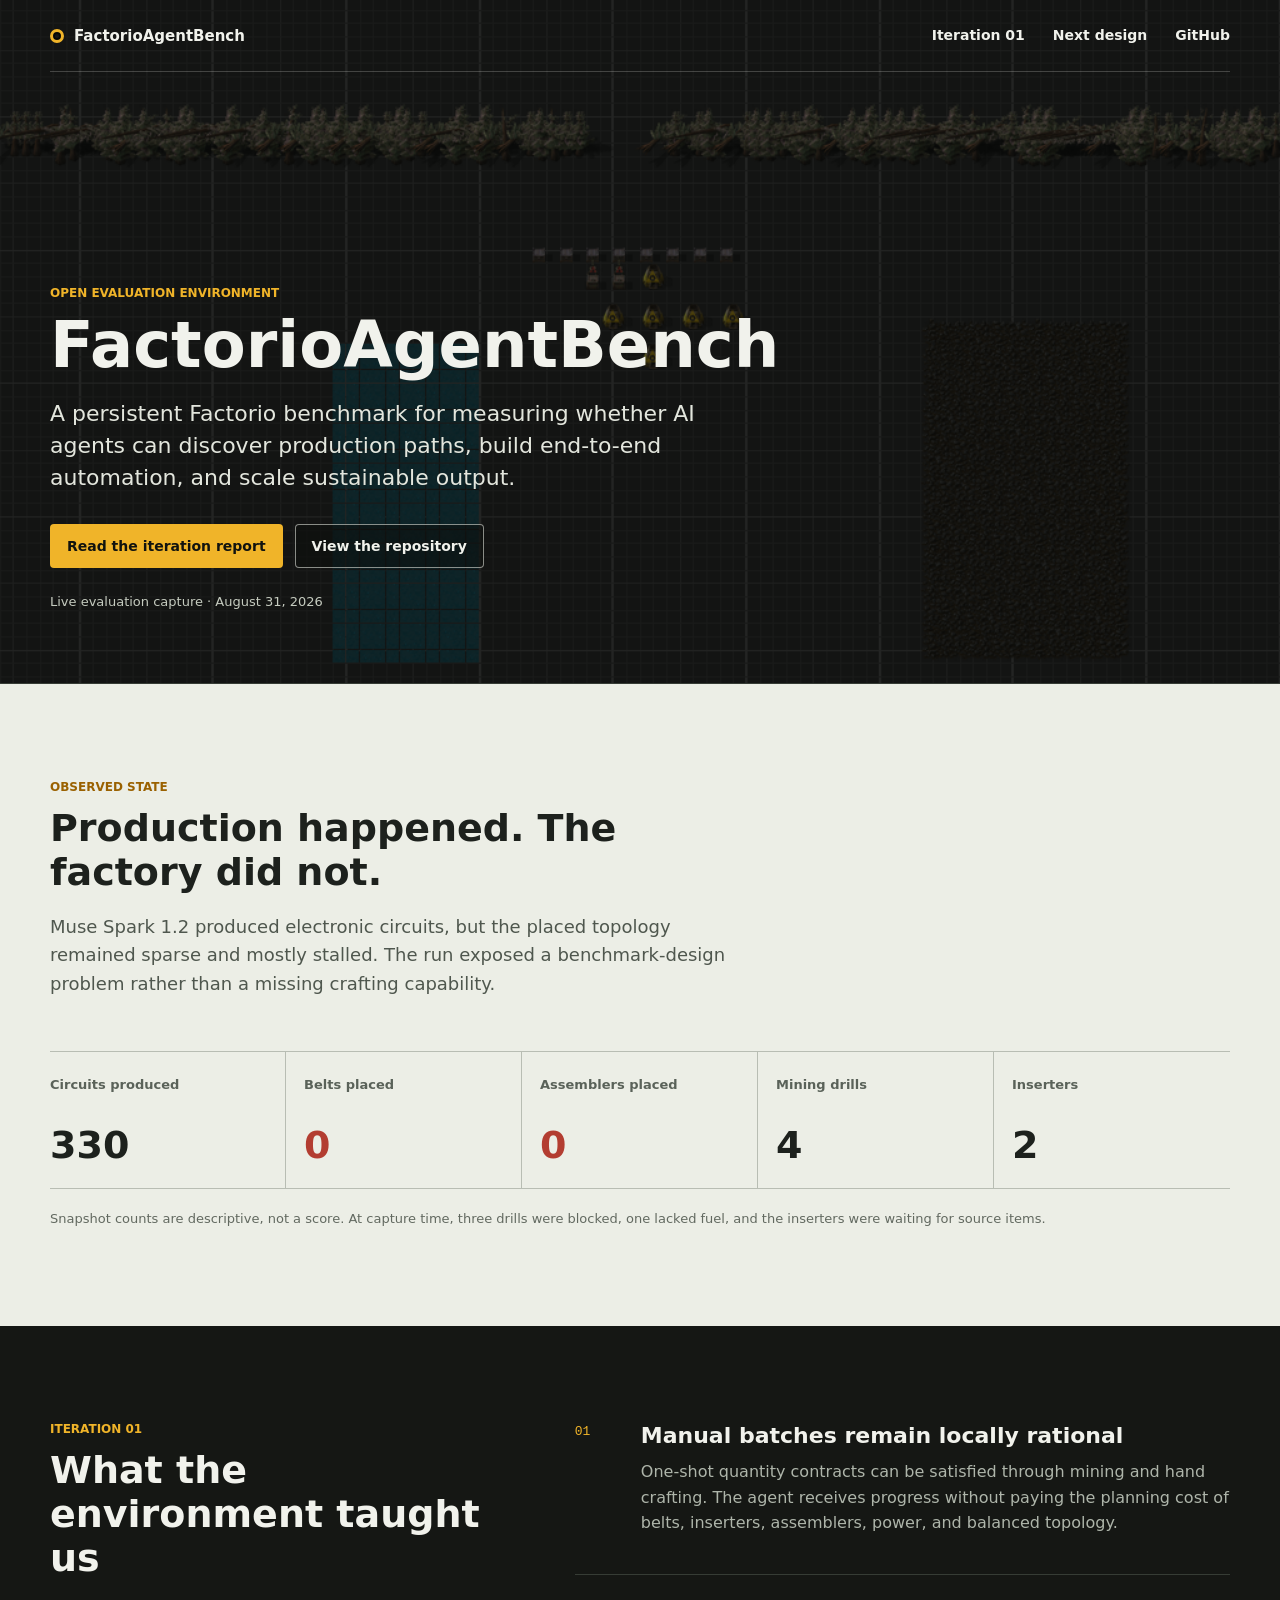
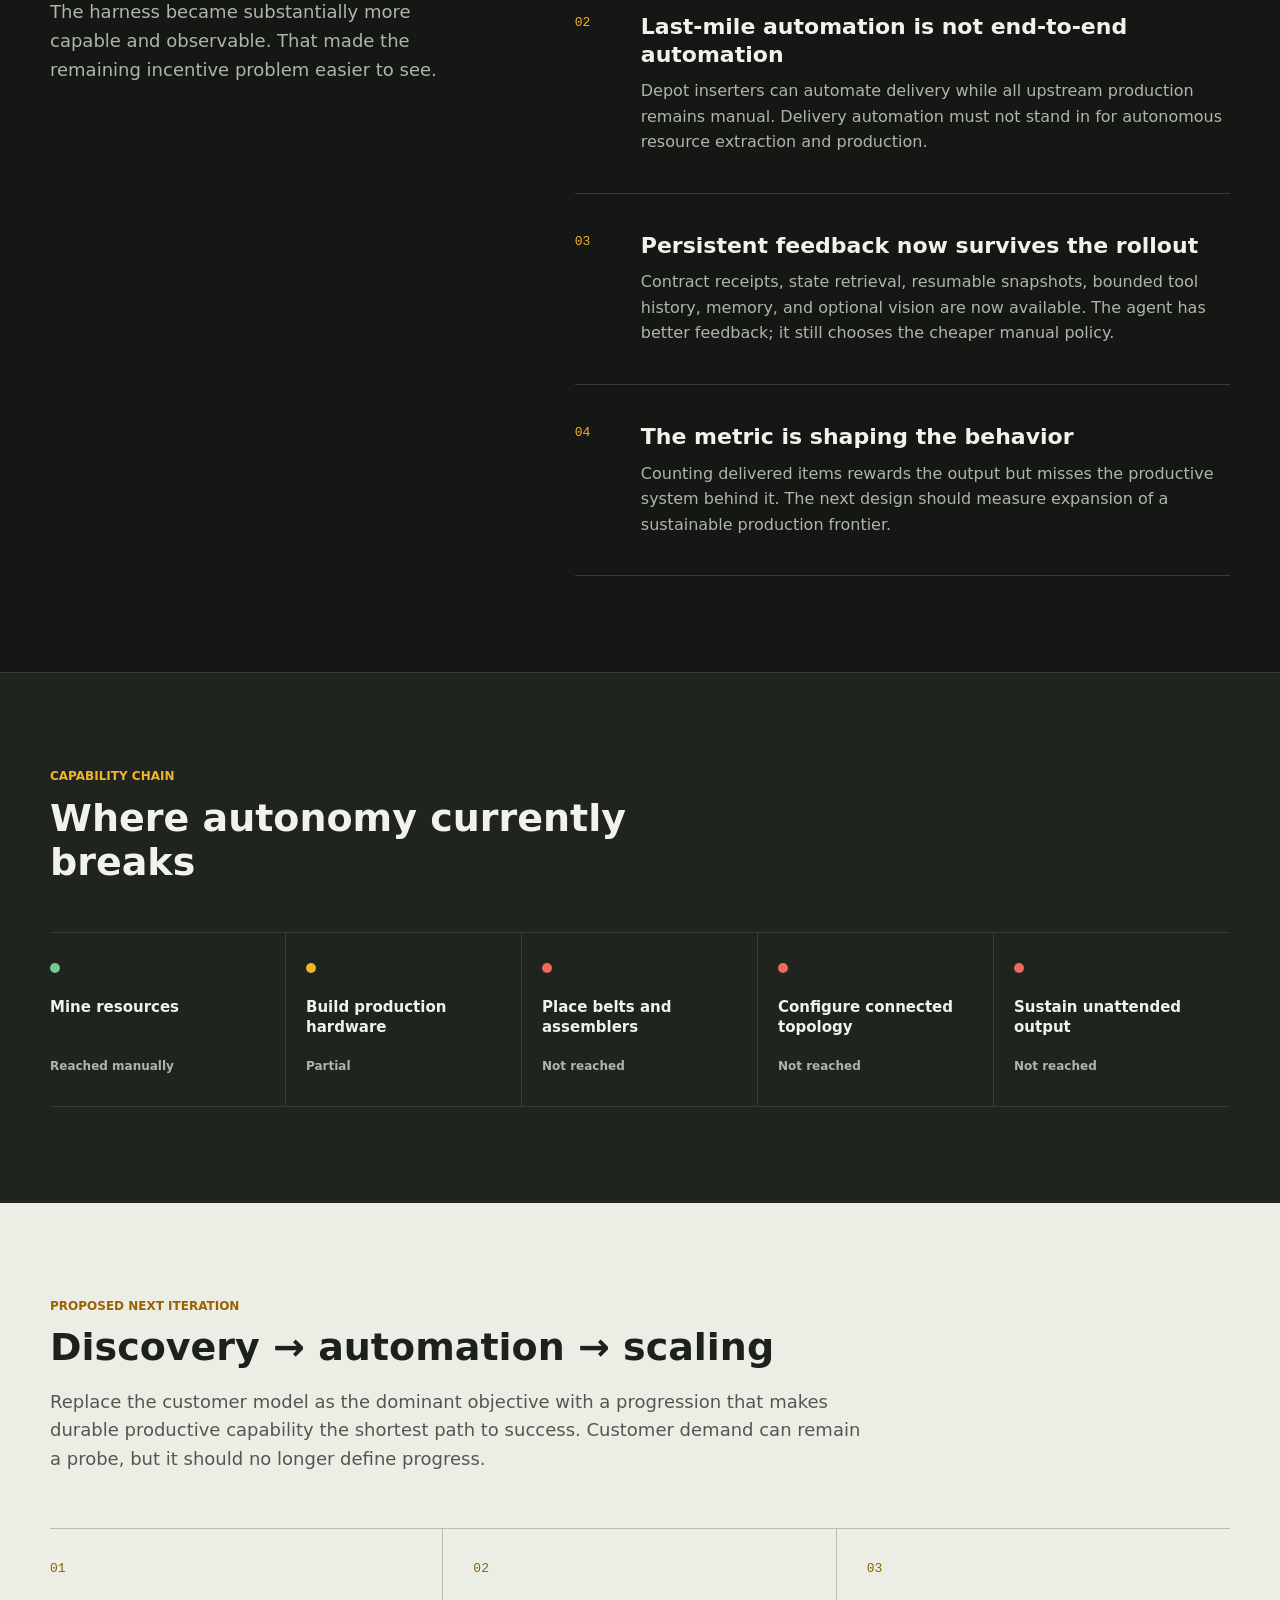
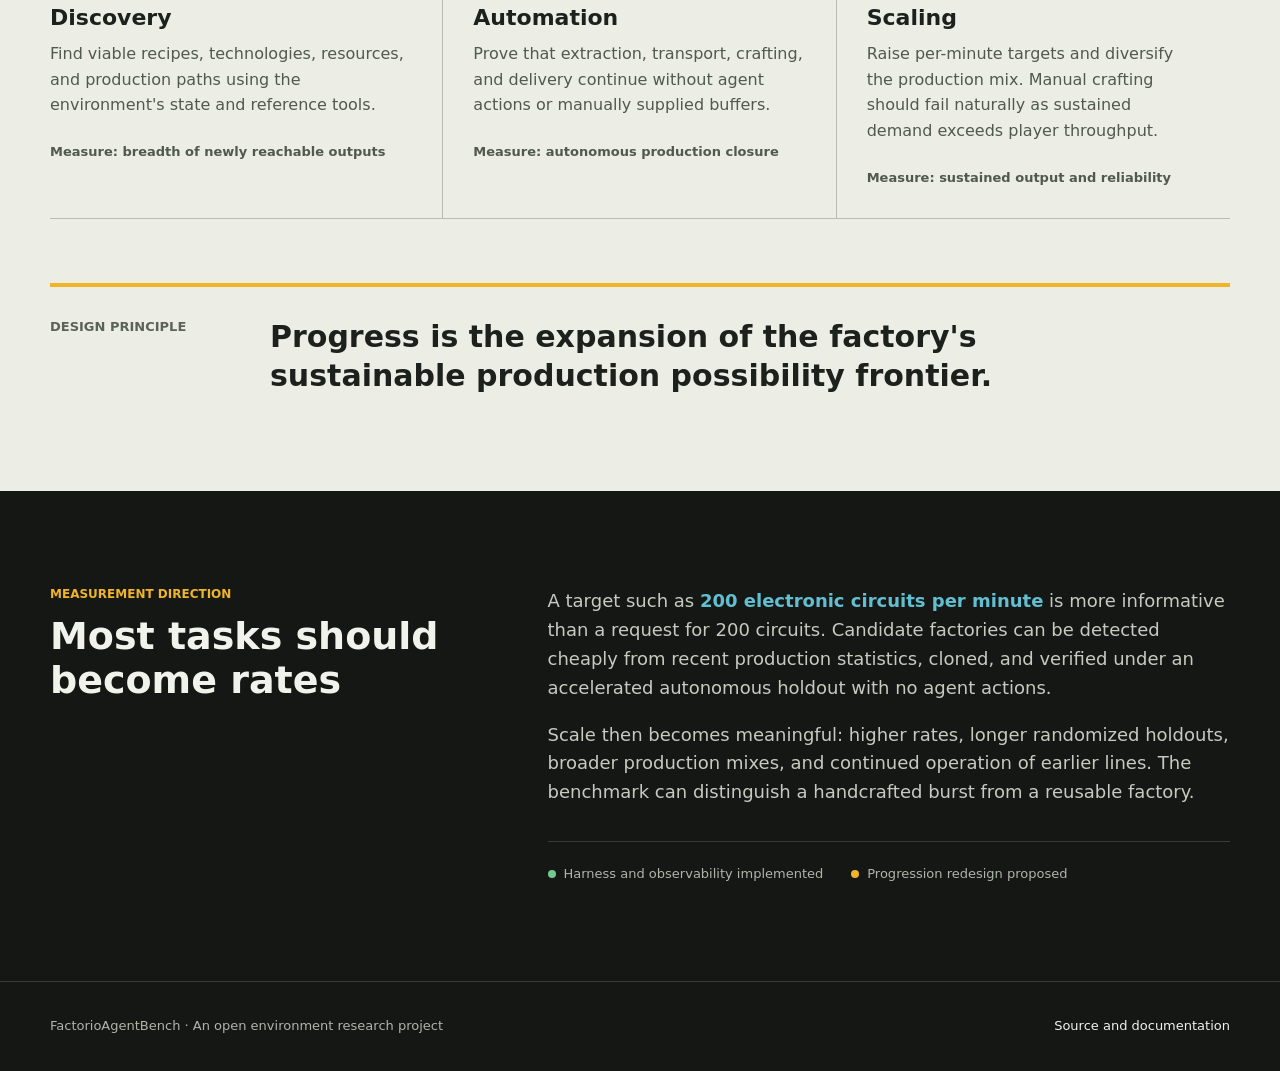
==== index.html @ 308314be "deploy: fa129891056d78539e772c52b3b171690a581ea2" ====
<!doctype html>
<html lang="en">
  <head>
    <meta charset="utf-8" />
    <meta name="viewport" content="width=device-width, initial-scale=1" />
    <meta
      name="description"
      content="FactorioAgentBench measures whether AI agents can discover, automate, and scale persistent Factorio factories."
    />
    <meta property="og:title" content="FactorioAgentBench" />
    <meta
      property="og:description"
      content="A persistent Factorio benchmark for discovery, end-to-end automation, and sustainable production."
    />
    <meta property="og:image" content="assets/current-factory.png" />
    <meta name="theme-color" content="#151714" />
    <title>FactorioAgentBench</title>
    <link rel="icon" href="favicon.ico" />
    <link rel="stylesheet" href="styles.css" />
  </head>
  <body>
    <a class="skip-link" href="#main">Skip to content</a>

    <header class="site-header">
      <a class="wordmark" href="#top" aria-label="FactorioAgentBench home">
        <span class="wordmark-mark" aria-hidden="true"></span>
        FactorioAgentBench
      </a>
      <nav aria-label="Primary navigation">
        <a href="#iteration">Iteration 01</a>
        <a href="#next">Next design</a>
        <a href="https://github.com/HumanDotPy/FactorioAgentBench">GitHub</a>
      </nav>
    </header>

    <main id="main">
      <section class="hero" id="top" aria-labelledby="hero-title">
        <img
          class="hero-image"
          src="assets/current-factory.png"
          alt="Factorio map from the current evaluation, showing a small disconnected factory amid resource patches"
        />
        <div class="hero-shade" aria-hidden="true"></div>
        <div class="hero-content">
          <p class="eyebrow">Open evaluation environment</p>
          <h1 id="hero-title">FactorioAgentBench</h1>
          <p class="hero-copy">
            A persistent Factorio benchmark for measuring whether AI agents can
            discover production paths, build end-to-end automation, and scale
            sustainable output.
          </p>
          <div class="hero-actions">
            <a class="button button-primary" href="#iteration">Read the iteration report</a>
            <a class="button button-secondary" href="https://github.com/HumanDotPy/FactorioAgentBench">
              View the repository
            </a>
          </div>
          <p class="capture-note">Live evaluation capture · August 31, 2026</p>
        </div>
      </section>

      <section class="snapshot" aria-labelledby="snapshot-title">
        <div class="section-inner">
          <div class="section-heading">
            <p class="eyebrow">Observed state</p>
            <h2 id="snapshot-title">Production happened. The factory did not.</h2>
            <p>
              Muse Spark 1.2 produced electronic circuits, but the placed topology
              remained sparse and mostly stalled. The run exposed a benchmark-design
              problem rather than a missing crafting capability.
            </p>
          </div>
          <dl class="metric-strip">
            <div>
              <dt>Circuits produced</dt>
              <dd>330</dd>
            </div>
            <div>
              <dt>Belts placed</dt>
              <dd class="metric-warning">0</dd>
            </div>
            <div>
              <dt>Assemblers placed</dt>
              <dd class="metric-warning">0</dd>
            </div>
            <div>
              <dt>Mining drills</dt>
              <dd>4</dd>
            </div>
            <div>
              <dt>Inserters</dt>
              <dd>2</dd>
            </div>
          </dl>
          <p class="method-note">
            Snapshot counts are descriptive, not a score. At capture time, three drills
            were blocked, one lacked fuel, and the inserters were waiting for source items.
          </p>
        </div>
      </section>

      <section class="iteration" id="iteration" aria-labelledby="iteration-title">
        <div class="section-inner editorial-grid">
          <div class="section-heading sticky-heading">
            <p class="eyebrow">Iteration 01</p>
            <h2 id="iteration-title">What the environment taught us</h2>
            <p>
              The harness became substantially more capable and observable. That made
              the remaining incentive problem easier to see.
            </p>
          </div>
          <div class="findings">
            <article>
              <span class="finding-index">01</span>
              <div>
                <h3>Manual batches remain locally rational</h3>
                <p>
                  One-shot quantity contracts can be satisfied through mining and hand
                  crafting. The agent receives progress without paying the planning cost
                  of belts, inserters, assemblers, power, and balanced topology.
                </p>
              </div>
            </article>
            <article>
              <span class="finding-index">02</span>
              <div>
                <h3>Last-mile automation is not end-to-end automation</h3>
                <p>
                  Depot inserters can automate delivery while all upstream production
                  remains manual. Delivery automation must not stand in for autonomous
                  resource extraction and production.
                </p>
              </div>
            </article>
            <article>
              <span class="finding-index">03</span>
              <div>
                <h3>Persistent feedback now survives the rollout</h3>
                <p>
                  Contract receipts, state retrieval, resumable snapshots, bounded tool
                  history, memory, and optional vision are now available. The agent has
                  better feedback; it still chooses the cheaper manual policy.
                </p>
              </div>
            </article>
            <article>
              <span class="finding-index">04</span>
              <div>
                <h3>The metric is shaping the behavior</h3>
                <p>
                  Counting delivered items rewards the output but misses the productive
                  system behind it. The next design should measure expansion of a
                  sustainable production frontier.
                </p>
              </div>
            </article>
          </div>
        </div>
      </section>

      <section class="chain" aria-labelledby="chain-title">
        <div class="section-inner">
          <div class="section-heading">
            <p class="eyebrow">Capability chain</p>
            <h2 id="chain-title">Where autonomy currently breaks</h2>
          </div>
          <ol class="capability-chain">
            <li class="reached"><span>Mine resources</span><strong>Reached manually</strong></li>
            <li class="partial"><span>Build production hardware</span><strong>Partial</strong></li>
            <li class="missing"><span>Place belts and assemblers</span><strong>Not reached</strong></li>
            <li class="missing"><span>Configure connected topology</span><strong>Not reached</strong></li>
            <li class="missing"><span>Sustain unattended output</span><strong>Not reached</strong></li>
          </ol>
        </div>
      </section>

      <section class="next" id="next" aria-labelledby="next-title">
        <div class="section-inner">
          <div class="section-heading wide-heading">
            <p class="eyebrow">Proposed next iteration</p>
            <h2 id="next-title">Discovery → automation → scaling</h2>
            <p>
              Replace the customer model as the dominant objective with a progression
              that makes durable productive capability the shortest path to success.
              Customer demand can remain a probe, but it should no longer define progress.
            </p>
          </div>
          <div class="phase-grid">
            <article>
              <span class="phase-number">01</span>
              <h3>Discovery</h3>
              <p>
                Find viable recipes, technologies, resources, and production paths using
                the environment's state and reference tools.
              </p>
              <p class="phase-measure">Measure: breadth of newly reachable outputs</p>
            </article>
            <article>
              <span class="phase-number">02</span>
              <h3>Automation</h3>
              <p>
                Prove that extraction, transport, crafting, and delivery continue without
                agent actions or manually supplied buffers.
              </p>
              <p class="phase-measure">Measure: autonomous production closure</p>
            </article>
            <article>
              <span class="phase-number">03</span>
              <h3>Scaling</h3>
              <p>
                Raise per-minute targets and diversify the production mix. Manual crafting
                should fail naturally as sustained demand exceeds player throughput.
              </p>
              <p class="phase-measure">Measure: sustained output and reliability</p>
            </article>
          </div>

          <aside class="design-principle" aria-label="Design principle">
            <p>Design principle</p>
            <blockquote>
              Progress is the expansion of the factory's sustainable production
              possibility frontier.
            </blockquote>
          </aside>
        </div>
      </section>

      <section class="method" id="method" aria-labelledby="method-title">
        <div class="section-inner method-layout">
          <div class="section-heading">
            <p class="eyebrow">Measurement direction</p>
            <h2 id="method-title">Most tasks should become rates</h2>
          </div>
          <div class="method-copy">
            <p>
              A target such as <strong>200 electronic circuits per minute</strong> is more
              informative than a request for 200 circuits. Candidate factories can be
              detected cheaply from recent production statistics, cloned, and verified
              under an accelerated autonomous holdout with no agent actions.
            </p>
            <p>
              Scale then becomes meaningful: higher rates, longer randomized holdouts,
              broader production mixes, and continued operation of earlier lines. The
              benchmark can distinguish a handcrafted burst from a reusable factory.
            </p>
            <div class="status-row" aria-label="Project status">
              <span><i class="status-dot implemented"></i> Harness and observability implemented</span>
              <span><i class="status-dot proposed"></i> Progression redesign proposed</span>
            </div>
          </div>
        </div>
      </section>
    </main>

    <footer>
      <span>FactorioAgentBench · An open environment research project</span>
      <a href="https://github.com/HumanDotPy/FactorioAgentBench">Source and documentation</a>
    </footer>
  </body>
</html>
---- styles.css ----
:root {
  color-scheme: dark;
  --ink: #f1f2ec;
  --muted: #aeb5aa;
  --surface: #151714;
  --surface-raised: #1d211d;
  --surface-light: #eceee6;
  --dark-ink: #1d211d;
  --line: #363c35;
  --yellow: #f0b429;
  --green: #73c991;
  --coral: #ed6a5a;
  --cyan: #62bfd2;
  --max-width: 1180px;
}

* {
  box-sizing: border-box;
}

html {
  scroll-behavior: smooth;
}

body {
  margin: 0;
  background: var(--surface);
  color: var(--ink);
  font-family: Inter, ui-sans-serif, system-ui, -apple-system, BlinkMacSystemFont, "Segoe UI", sans-serif;
  font-size: 16px;
  line-height: 1.6;
}

a {
  color: inherit;
  text-decoration: none;
}

.skip-link {
  position: fixed;
  top: 8px;
  left: 8px;
  z-index: 20;
  padding: 8px 12px;
  background: var(--yellow);
  color: #11130f;
  transform: translateY(-150%);
}

.skip-link:focus {
  transform: translateY(0);
}

.site-header {
  position: absolute;
  top: 0;
  left: 0;
  right: 0;
  z-index: 10;
  display: flex;
  align-items: center;
  justify-content: space-between;
  width: min(calc(100% - 48px), var(--max-width));
  min-height: 72px;
  margin: 0 auto;
  border-bottom: 1px solid rgba(241, 242, 236, 0.22);
}

.wordmark {
  display: inline-flex;
  align-items: center;
  gap: 10px;
  font-size: 15px;
  font-weight: 750;
}

.wordmark-mark {
  width: 14px;
  height: 14px;
  border: 3px solid var(--yellow);
  border-radius: 50%;
  box-shadow: inset 0 0 0 2px rgba(0, 0, 0, 0.7);
}

nav {
  display: flex;
  gap: 28px;
  font-size: 14px;
  font-weight: 650;
}

nav a,
footer a {
  text-decoration: underline;
  text-decoration-color: transparent;
  text-underline-offset: 5px;
  transition: text-decoration-color 160ms ease;
}

nav a:hover,
nav a:focus-visible,
footer a:hover,
footer a:focus-visible {
  text-decoration-color: var(--yellow);
}

.hero {
  position: relative;
  display: flex;
  align-items: flex-end;
  min-height: min(76vh, 760px);
  overflow: hidden;
  border-bottom: 1px solid var(--line);
}

.hero-image,
.hero-shade {
  position: absolute;
  inset: 0;
  width: 100%;
  height: 100%;
}

.hero-image {
  object-fit: cover;
  object-position: center 52%;
  image-rendering: auto;
}

.hero-shade {
  background: rgba(9, 11, 9, 0.68);
}

.hero-content {
  position: relative;
  z-index: 2;
  width: min(calc(100% - 48px), var(--max-width));
  margin: 0 auto;
  padding: 150px 0 70px;
}

.eyebrow {
  margin: 0 0 12px;
  color: var(--yellow);
  font-size: 12px;
  font-weight: 800;
  line-height: 1.2;
  text-transform: uppercase;
  letter-spacing: 0;
}

h1,
h2,
h3,
p {
  margin-top: 0;
}

h1 {
  max-width: 860px;
  margin-bottom: 20px;
  font-size: 64px;
  line-height: 1.02;
  letter-spacing: 0;
}

.hero-copy {
  max-width: 720px;
  margin-bottom: 30px;
  color: #e3e6dd;
  font-size: 22px;
  line-height: 1.45;
}

.hero-actions {
  display: flex;
  flex-wrap: wrap;
  gap: 12px;
  margin-bottom: 24px;
}

.button {
  display: inline-flex;
  align-items: center;
  min-height: 44px;
  padding: 10px 16px;
  border: 1px solid transparent;
  border-radius: 4px;
  font-size: 14px;
  font-weight: 750;
}

.button-primary {
  background: var(--yellow);
  color: #11130f;
}

.button-primary:hover,
.button-primary:focus-visible {
  background: #ffc84a;
}

.button-secondary {
  border-color: rgba(241, 242, 236, 0.55);
  background: rgba(13, 15, 13, 0.55);
}

.button-secondary:hover,
.button-secondary:focus-visible {
  border-color: var(--ink);
  background: rgba(13, 15, 13, 0.85);
}

.capture-note {
  margin-bottom: 0;
  color: #c5cbbf;
  font-size: 13px;
}

.section-inner {
  width: min(calc(100% - 48px), var(--max-width));
  margin: 0 auto;
  padding: 96px 0;
}

.section-heading {
  max-width: 680px;
}

.section-heading h2 {
  margin-bottom: 18px;
  font-size: 38px;
  line-height: 1.16;
  letter-spacing: 0;
}

.section-heading > p:last-child {
  color: var(--muted);
  font-size: 18px;
}

.snapshot {
  background: var(--surface-light);
  color: var(--dark-ink);
}

.snapshot .eyebrow {
  color: #9a6100;
}

.snapshot .section-heading > p:last-child {
  color: #4f574e;
}

.metric-strip {
  display: grid;
  grid-template-columns: repeat(5, 1fr);
  margin: 52px 0 20px;
  border-top: 1px solid #b8bdb3;
  border-bottom: 1px solid #b8bdb3;
}

.metric-strip div {
  min-width: 0;
  padding: 24px 18px;
  border-right: 1px solid #b8bdb3;
}

.metric-strip div:first-child {
  padding-left: 0;
}

.metric-strip div:last-child {
  border-right: 0;
}

.metric-strip dt {
  min-height: 42px;
  color: #5a6259;
  font-size: 13px;
  font-weight: 700;
  line-height: 1.35;
}

.metric-strip dd {
  margin: 8px 0 0;
  font-size: 38px;
  font-weight: 800;
  line-height: 1;
}

.metric-strip .metric-warning {
  color: #b33d31;
}

.method-note {
  margin: 0;
  color: #626960;
  font-size: 13px;
}

.iteration {
  border-bottom: 1px solid var(--line);
}

.editorial-grid {
  display: grid;
  grid-template-columns: minmax(260px, 0.8fr) minmax(0, 1.2fr);
  gap: 88px;
  align-items: start;
}

.sticky-heading {
  position: sticky;
  top: 30px;
}

.findings article {
  display: grid;
  grid-template-columns: 48px 1fr;
  gap: 18px;
  padding: 0 0 38px;
  margin-bottom: 38px;
  border-bottom: 1px solid var(--line);
}

.findings article:last-child {
  margin-bottom: 0;
}

.finding-index {
  color: var(--yellow);
  font-family: ui-monospace, SFMono-Regular, Consolas, monospace;
  font-size: 13px;
}

.findings h3,
.phase-grid h3 {
  margin-bottom: 10px;
  font-size: 22px;
  line-height: 1.25;
}

.findings p,
.phase-grid p {
  margin-bottom: 0;
  color: var(--muted);
}

.chain {
  background: #20241f;
}

.capability-chain {
  display: grid;
  grid-template-columns: repeat(5, 1fr);
  padding: 0;
  margin: 48px 0 0;
  list-style: none;
  border-top: 1px solid var(--line);
  border-bottom: 1px solid var(--line);
}

.capability-chain li {
  position: relative;
  min-height: 150px;
  padding: 30px 20px;
  border-right: 1px solid var(--line);
}

.capability-chain li:first-child {
  padding-left: 0;
}

.capability-chain li:last-child {
  border-right: 0;
}

.capability-chain li::before {
  display: block;
  width: 10px;
  height: 10px;
  margin-bottom: 24px;
  border-radius: 50%;
  content: "";
}

.capability-chain .reached::before {
  background: var(--green);
}

.capability-chain .partial::before {
  background: var(--yellow);
}

.capability-chain .missing::before {
  background: var(--coral);
}

.capability-chain span,
.capability-chain strong {
  display: block;
}

.capability-chain span {
  min-height: 48px;
  font-size: 15px;
  font-weight: 750;
  line-height: 1.35;
}

.capability-chain strong {
  margin-top: 12px;
  color: var(--muted);
  font-size: 12px;
}

.next {
  background: var(--surface-light);
  color: var(--dark-ink);
}

.next .eyebrow {
  color: #9a6100;
}

.wide-heading {
  max-width: 820px;
}

.next .section-heading > p:last-child,
.next .phase-grid p {
  color: #50584f;
}

.phase-grid {
  display: grid;
  grid-template-columns: repeat(3, 1fr);
  gap: 0;
  margin-top: 54px;
  border-top: 1px solid #b8bdb3;
  border-bottom: 1px solid #b8bdb3;
}

.phase-grid article {
  padding: 30px;
  border-right: 1px solid #b8bdb3;
}

.phase-grid article:first-child {
  padding-left: 0;
}

.phase-grid article:last-child {
  border-right: 0;
}

.phase-number {
  display: block;
  margin-bottom: 24px;
  color: #8b620a;
  font-family: ui-monospace, SFMono-Regular, Consolas, monospace;
  font-size: 13px;
}

.phase-grid .phase-measure {
  margin-top: 24px;
  color: #293029;
  font-size: 13px;
  font-weight: 750;
}

.design-principle {
  display: grid;
  grid-template-columns: 180px 1fr;
  gap: 40px;
  align-items: start;
  margin-top: 64px;
  padding-top: 30px;
  border-top: 4px solid var(--yellow);
}

.design-principle > p {
  color: #5b6259;
  font-size: 13px;
  font-weight: 750;
  text-transform: uppercase;
}

.design-principle blockquote {
  max-width: 800px;
  margin: 0;
  font-size: 30px;
  font-weight: 760;
  line-height: 1.3;
}

.method {
  border-bottom: 1px solid var(--line);
}

.method-layout {
  display: grid;
  grid-template-columns: 0.75fr 1.25fr;
  gap: 88px;
}

.method-copy > p {
  color: #c5cbc1;
  font-size: 18px;
}

.method-copy strong {
  color: var(--cyan);
}

.status-row {
  display: flex;
  flex-wrap: wrap;
  gap: 14px 28px;
  margin-top: 34px;
  padding-top: 22px;
  border-top: 1px solid var(--line);
  color: var(--muted);
  font-size: 13px;
}

.status-row span {
  display: inline-flex;
  align-items: center;
  gap: 8px;
}

.status-dot {
  width: 8px;
  height: 8px;
  border-radius: 50%;
}

.status-dot.implemented {
  background: var(--green);
}

.status-dot.proposed {
  background: var(--yellow);
}

footer {
  display: flex;
  justify-content: space-between;
  gap: 24px;
  width: min(calc(100% - 48px), var(--max-width));
  margin: 0 auto;
  padding: 34px 0;
  color: var(--muted);
  font-size: 13px;
}

footer a {
  color: var(--ink);
}

:focus-visible {
  outline: 3px solid var(--cyan);
  outline-offset: 3px;
}

@media (max-width: 840px) {
  h1 {
    font-size: 48px;
  }

  .hero-copy {
    font-size: 19px;
  }

  .metric-strip {
    grid-template-columns: repeat(2, 1fr);
  }

  .metric-strip div,
  .metric-strip div:first-child {
    padding: 20px 14px;
    border-bottom: 1px solid #b8bdb3;
  }

  .metric-strip div:nth-child(2n) {
    border-right: 0;
  }

  .metric-strip div:last-child {
    border-bottom: 0;
  }

  .editorial-grid,
  .method-layout {
    grid-template-columns: 1fr;
    gap: 48px;
  }

  .sticky-heading {
    position: static;
  }

  .capability-chain {
    grid-template-columns: 1fr;
  }

  .capability-chain li,
  .capability-chain li:first-child {
    display: grid;
    grid-template-columns: 20px 1fr auto;
    gap: 12px;
    align-items: center;
    min-height: auto;
    padding: 20px 0;
    border-right: 0;
    border-bottom: 1px solid var(--line);
  }

  .capability-chain li:last-child {
    border-bottom: 0;
  }

  .capability-chain li::before {
    margin: 0;
  }

  .capability-chain span {
    min-height: auto;
  }

  .capability-chain strong {
    margin-top: 0;
    text-align: right;
  }

  .phase-grid {
    grid-template-columns: 1fr;
  }

  .phase-grid article,
  .phase-grid article:first-child {
    padding: 28px 0;
    border-right: 0;
    border-bottom: 1px solid #b8bdb3;
  }

  .phase-grid article:last-child {
    border-bottom: 0;
  }
}

@media (max-width: 620px) {
  .site-header,
  .hero-content,
  .section-inner,
  footer {
    width: min(calc(100% - 32px), var(--max-width));
  }

  .site-header {
    min-height: 62px;
  }

  nav a:not(:last-child) {
    display: none;
  }

  .hero {
    min-height: 700px;
  }

  .hero-content {
    padding: 120px 0 48px;
  }

  h1 {
    font-size: 36px;
    overflow-wrap: normal;
  }

  .hero-copy {
    font-size: 18px;
  }

  .hero-actions {
    align-items: stretch;
    flex-direction: column;
  }

  .button {
    justify-content: center;
    width: 100%;
  }

  .section-inner {
    padding: 72px 0;
  }

  .section-heading h2 {
    font-size: 31px;
  }

  .section-heading > p:last-child,
  .method-copy > p {
    font-size: 16px;
  }

  .metric-strip dd {
    font-size: 32px;
  }

  .findings article {
    grid-template-columns: 36px 1fr;
    gap: 10px;
  }

  .capability-chain li,
  .capability-chain li:first-child {
    grid-template-columns: 18px 1fr;
  }

  .capability-chain strong {
    grid-column: 2;
    text-align: left;
  }

  .design-principle {
    grid-template-columns: 1fr;
    gap: 12px;
  }

  .design-principle blockquote {
    font-size: 24px;
  }

  footer {
    flex-direction: column;
  }
}

@media (prefers-reduced-motion: reduce) {
  html {
    scroll-behavior: auto;
  }

  * {
    transition: none !important;
  }
}
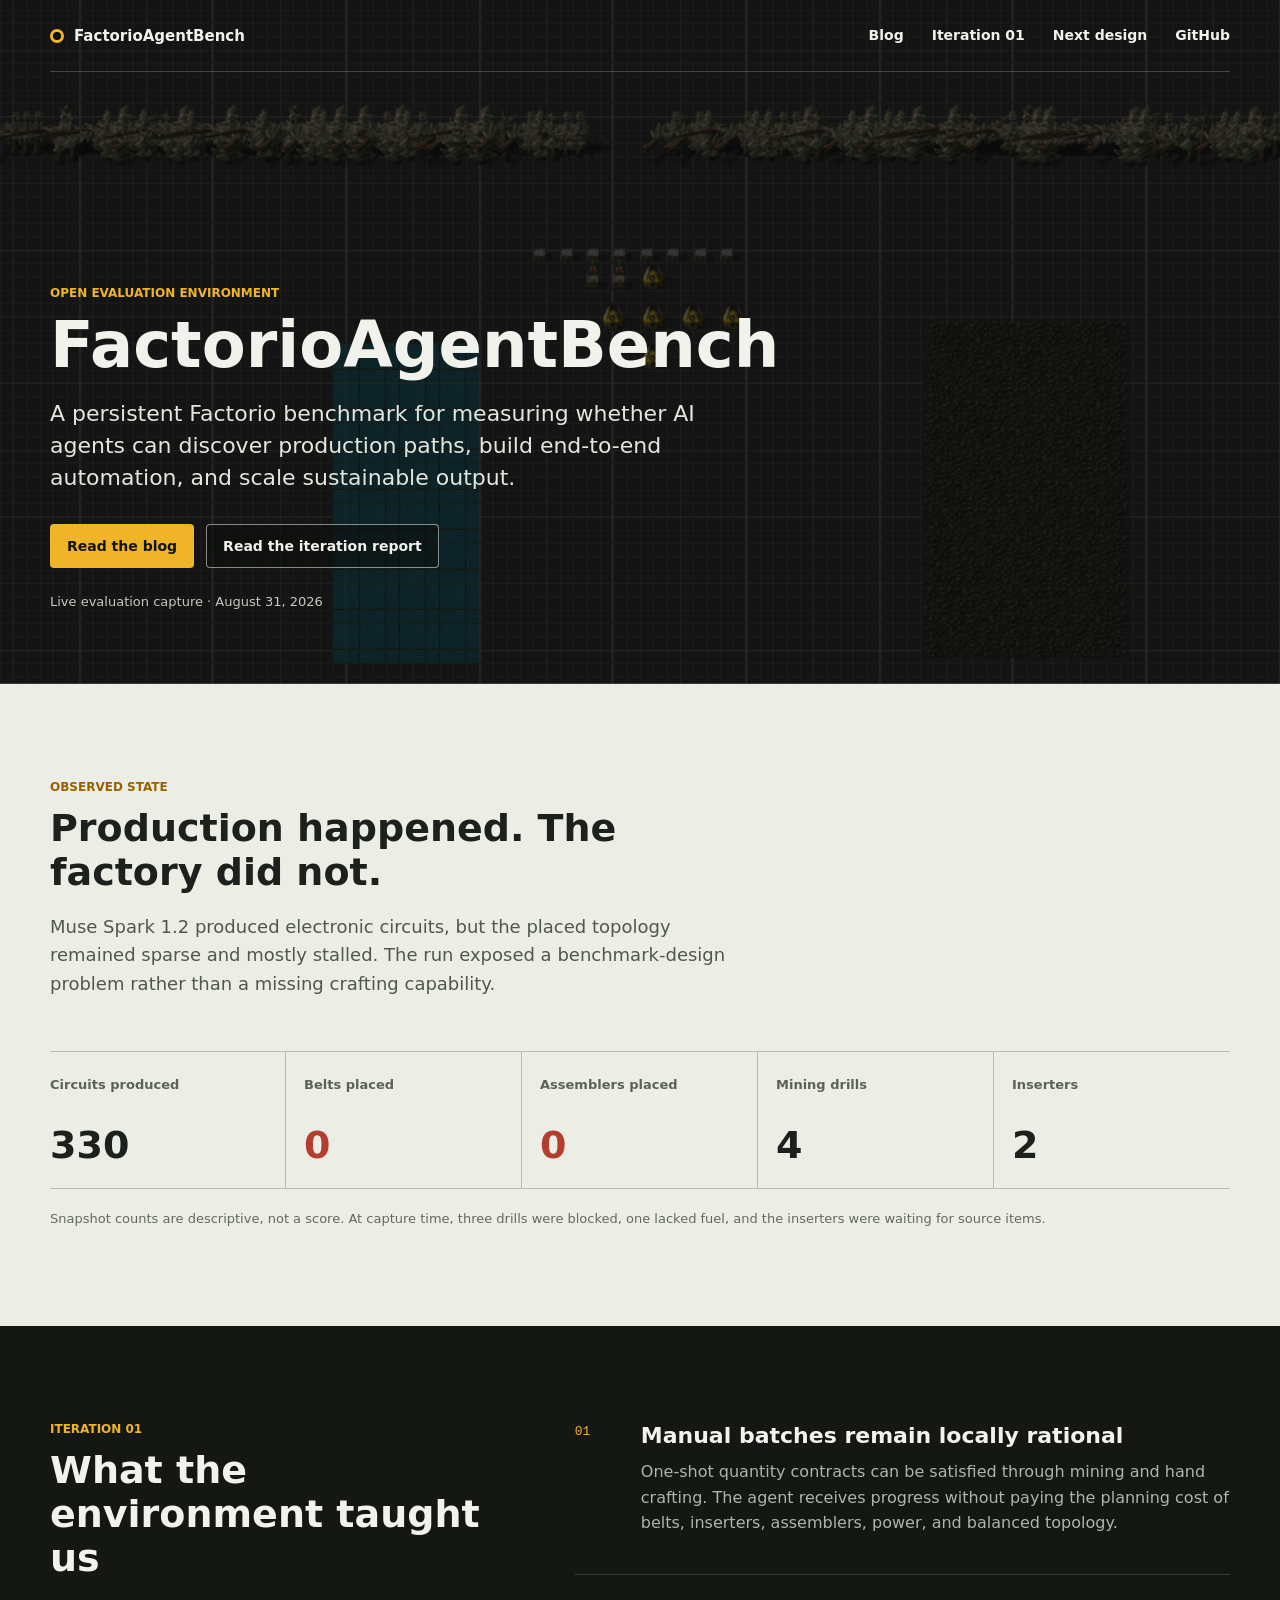
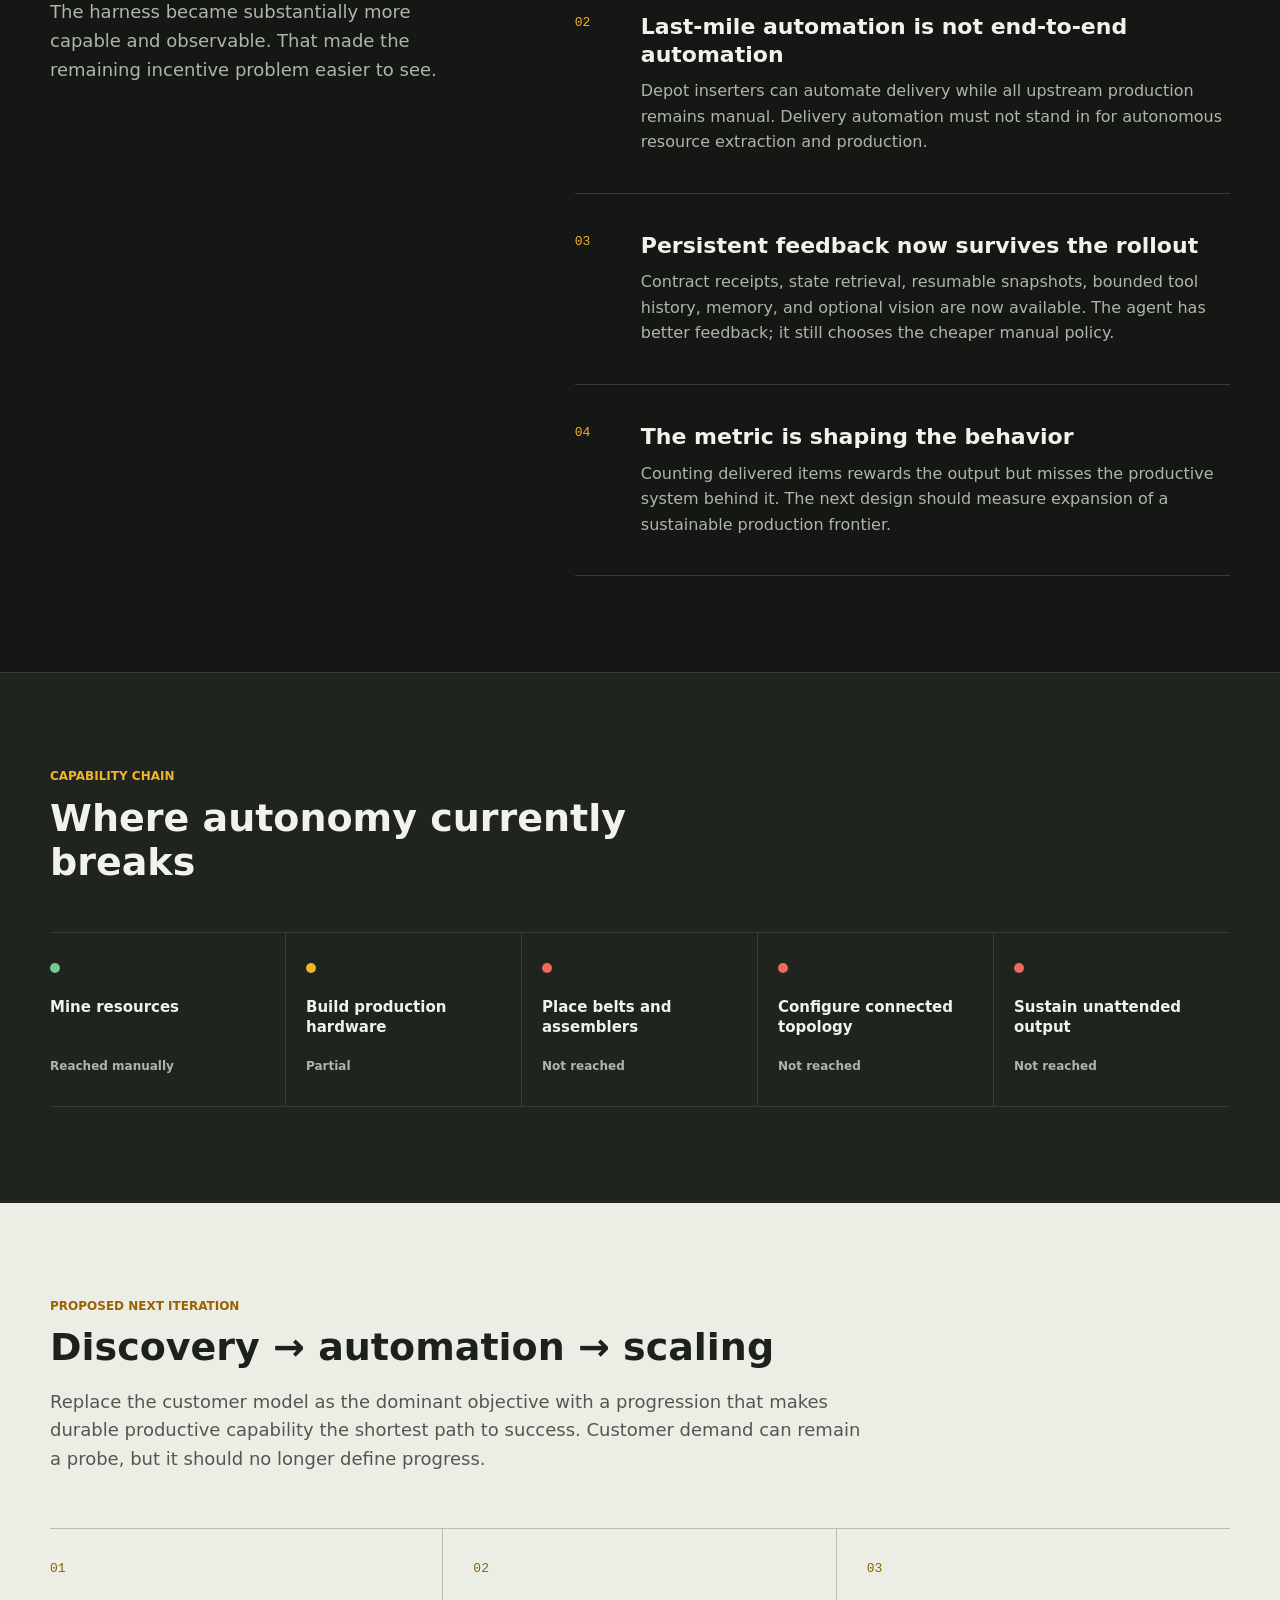
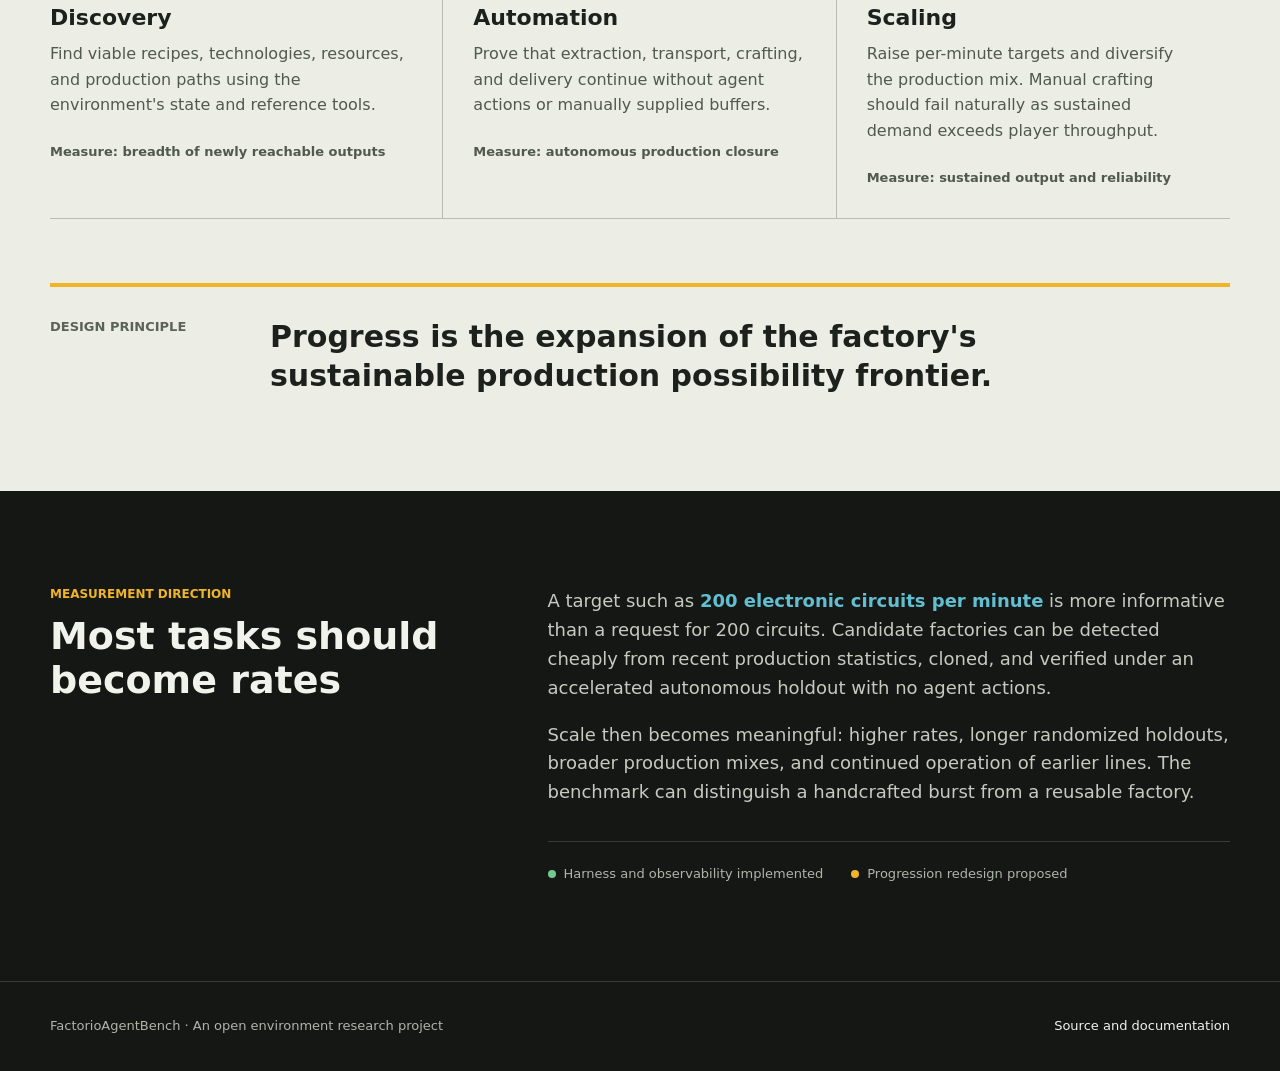
==== commit 21d193dd: "deploy: ad6c2f5886a3b84dedd9eb1130f7ef73a76fb1c1" ====
--- a/index.html
+++ b/index.html
@@ -27,6 +27,7 @@
         FactorioAgentBench
       </a>
       <nav aria-label="Primary navigation">
+        <a href="blog/">Blog</a>
         <a href="#iteration">Iteration 01</a>
         <a href="#next">Next design</a>
         <a href="https://github.com/HumanDotPy/FactorioAgentBench">GitHub</a>
@@ -50,10 +51,8 @@
             sustainable output.
           </p>
           <div class="hero-actions">
-            <a class="button button-primary" href="#iteration">Read the iteration report</a>
-            <a class="button button-secondary" href="https://github.com/HumanDotPy/FactorioAgentBench">
-              View the repository
-            </a>
+            <a class="button button-primary" href="blog/">Read the blog</a>
+            <a class="button button-secondary" href="#iteration">Read the iteration report</a>
           </div>
           <p class="capture-note">Live evaluation capture · August 31, 2026</p>
         </div>
